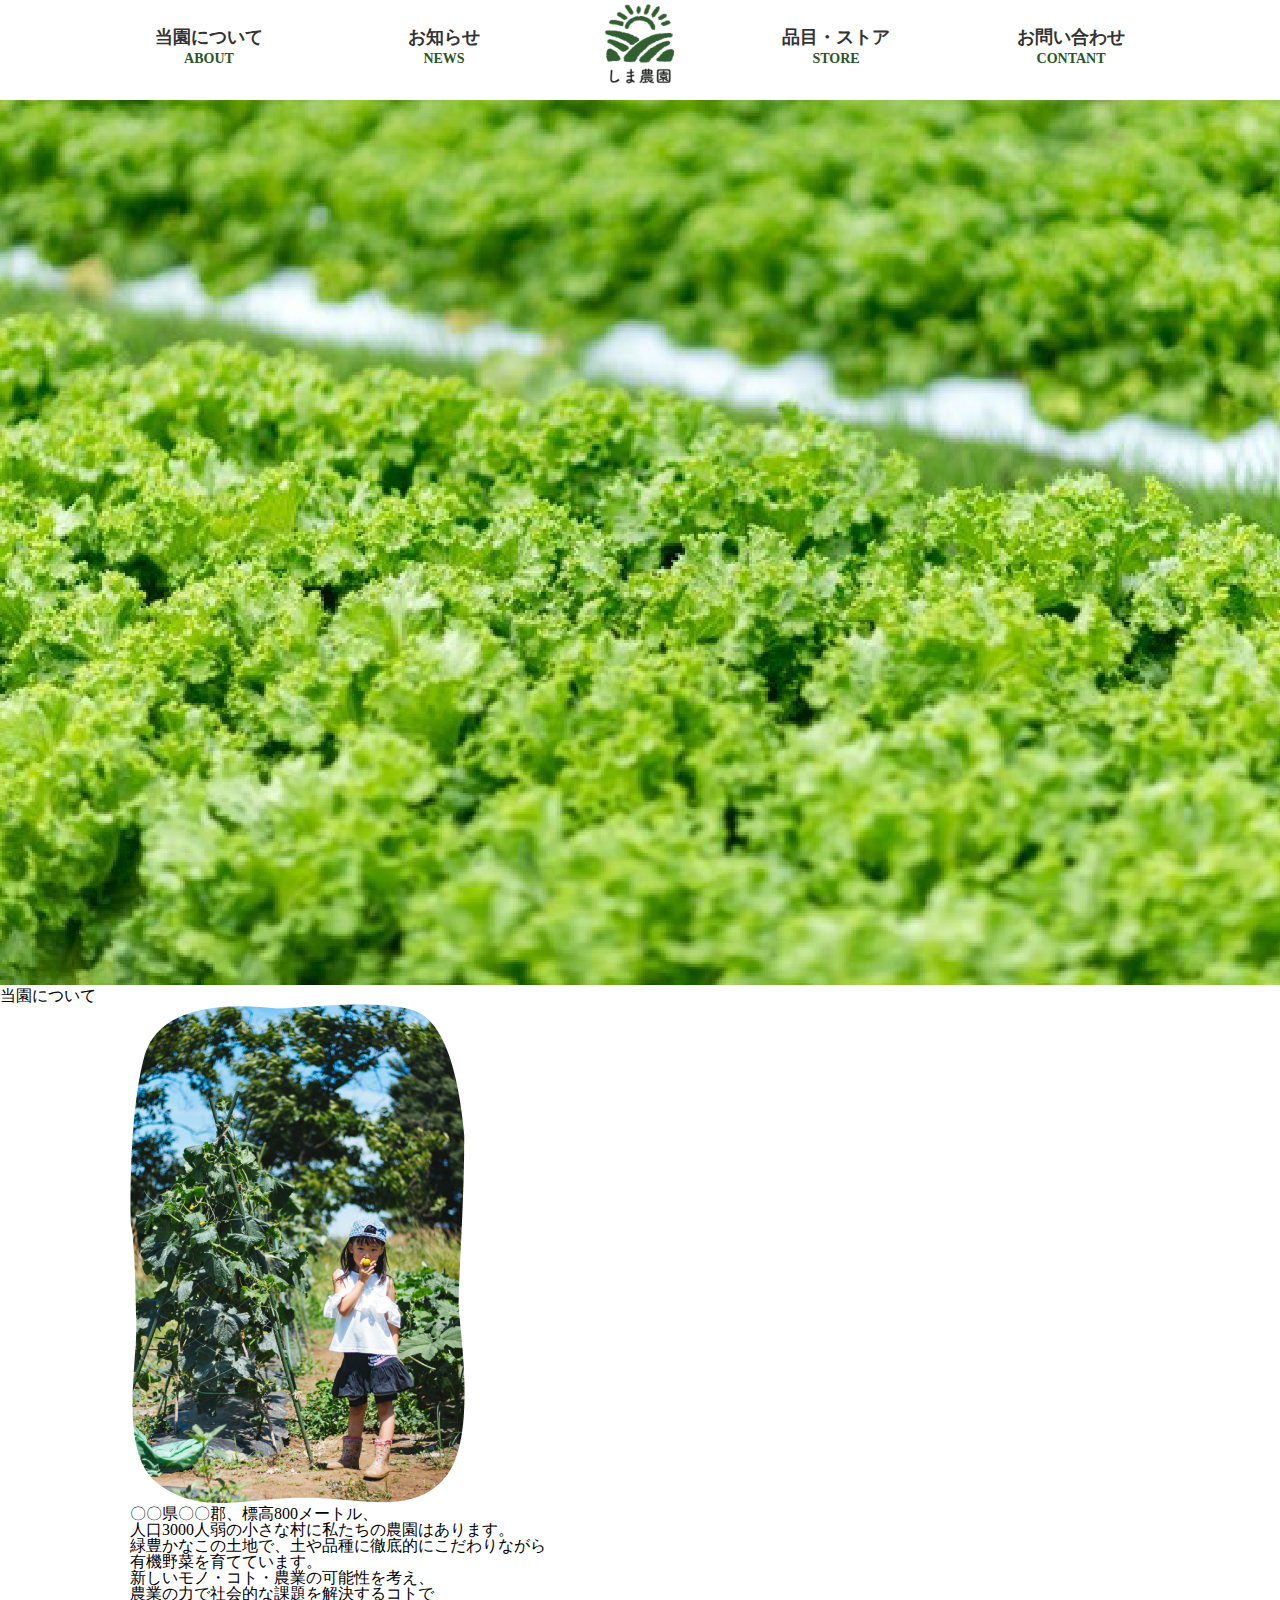
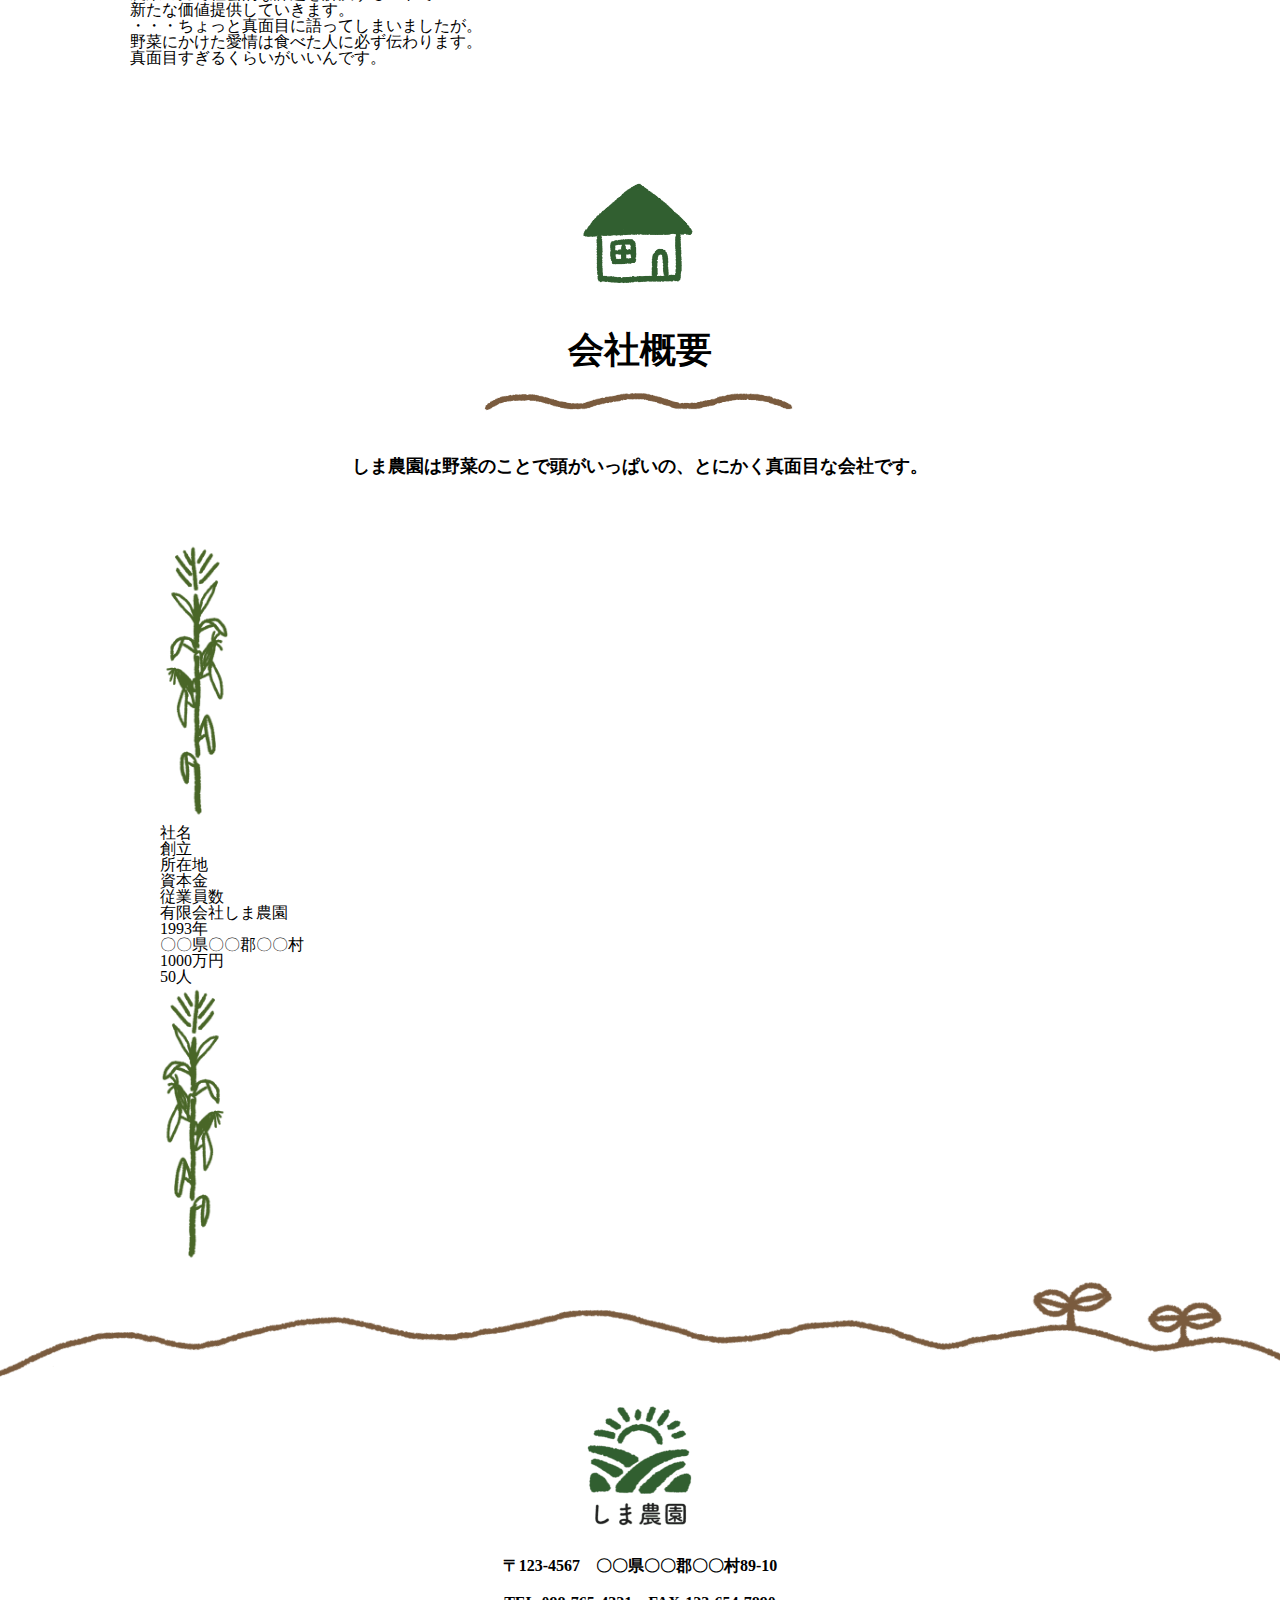
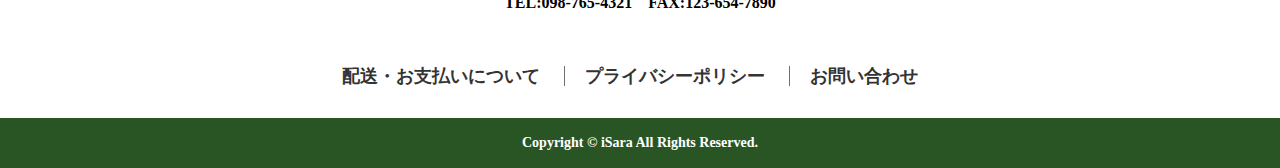
==== about.html @ 1676ccac "Update about.html" ====
<!DOCTYPE html>
<html lang="en">
<head>
    <meta charset="UTF-8">
    <meta name="viewport" content="width=device-width, initial-scale=1.0">
    <meta http-equiv="X-UA-Compatible" content="ie=edge">
    <title>当園について</title>
    <link rel="stylesheet" href="stylesheet.css">
    <link rel="stylesheet" href="responsive.css">
    <link href="https://use.fontawesome.com/releases/v5.6.1/css/all.css" rel="stylesheet">
</head>
<body>
    <header>
        <nav class="container">
            <ul class="header-contents">
                <li class="header-btn"><a class="list-a japanese" href="about.html">当園について</a>
                <a class="list-a english" href="about.html">ABOUT</a></li>
                <li class="header-btn header-space"><a class="list-b japanese" href="#">お知らせ</a>
                <a class="list-b english" href="#">NEWS</a></li>
                <li><a href="index.html"><img class="header-logo" src="top-img/header-logo.png" alt="ロゴ"></a></li>
                <li class="header-btn"><a class="list-c japanese" href="#">品目・ストア</a>
                <a class="list-c english" href="#">STORE</a></li>
                <li class="header-btn"><a class="list-d japanese" href="#">お問い合わせ</a>
                <a class="list-d english" href="#">CONTANT</a></li>
            </ul>
        </nav>
        <nav class="header-responsive container-responsive">
            <a href="#"><img class="header-logo-responsive" src="top-img/header-logo.png" alt="ロゴ"></a>
            <p class="menu-wrap"><span class="fa fa-bars menu-icon"></span>MENU</p>
        </nav>
    </header>
    <section class="about-top-wrap">
            <img class="about-top-img" src="img/header1.png" alt="緑の野菜">
            <h1 class="about-title">当園について</h1>
    </section>
    <section class="container">
        <article class="about-main">
            <p><img src="img/intro.png" alt="メイン"></p>
            <article class="about-note-wrap">
                <p class="about-note1">〇〇県〇〇郡、標高800メートル、<br>
                人口3000人弱の小さな村に私たちの農園はあります。<br>
                緑豊かなこの土地で、土や品種に徹底的にこだわりながら<br>
                有機野菜を育てています。</p>
                
                 <p class="about-note2">   
                 新しいモノ・コト・農業の可能性を考え、<br>
                農業の力で社会的な課題を解決するコトで<br>
                新たな価値提供していきます。</p>
                
                 <p class="about-note3">
                ・・・ちょっと真面目に語ってしまいましたが。<br>
                野菜にかけた愛情は食べた人に必ず伝わります。<br>
                真面目すぎるくらいがいいんです。</p>
            </article>
        </article>
        <article class="icon-contents container">
            <p><img class="icon" src="img/company-icon.png" alt="家"></p>
            <p class="icon-p">会社概要</p>
            <p><img class="icon-border" src="top-img/heading-bg.png" alt="波線"></p>
            <p class="icon-border-p">しま農園は野菜のことで頭がいっぱいの、とにかく真面目な会社です。</p>
        </article>
        <article class="company-information container">
            <p><img src="img/company-bg1.png" alt="会社概要（左）"></p>
            <article class="company-topic-wrap">
                <p class="company-topic">社名</p>
                <p class="company-topic">創立</p>
                <p class="company-topic">所在地</p>
                <p class="company-topic">資本金</p>
                <p class="company-topic">従業員数</p>
            </article>
            <article class="company-note-wrap">
                <p class="company-note">有限会社しま農園</p>
                <p class="company-note">1993年</p>
                <p class="company-note">〇〇県〇〇郡〇〇村</p>
                <p class="company-note">1000万円</p>
                <p class="company-note">50人</p>
            </article>
            <p><img src="img/company-bg2.png" alt="会社概要（右）"></p>
        </article>
    </section>
    <article>
        <p><img  class="local-img" src="top-img/footer-bg.png" alt="フッター上部"></p>
    </article>
    <footer>
        <article class="container">
            <article class="footer-main">
                <p><img class="footer-icon" src="top-img/header-logo.png" alt="農園"></p>
                <p class="adress">〒123-4567<br class="br">　〇〇県〇〇郡〇〇村89-10</p>
                <p class="adress">TEL:098-765-4321<br class="br">　FAX:123-654-7890</p>
            </article>
            <article class="footer-sub">
                <li><a class="footer-a footer-line1" href="#">配送・お支払いについて</a></li>
                <li><a class="footer-a footer-line2" href="#">プライバシーポリシー</a></li>
                <li><a  class="footer-a footer-line2" href="#">お問い合わせ</a></li>
            </article>
        </article>
        <article class="footer-bar">
            <p class="Copyright">Copyright ©︎ iSara All Rights Reserved.</p>
        </article>
    </footer>
</body>
</html>
---- stylesheet.css ----
body {
    font-family: "游ゴシック体", "YuGothic", "游ゴシック Medium", "Yu Gothic Medium", "游ゴシック", "Yu Gothic", "メイリオ", sans-serif;
}

a {
    text-decoration: none;
}

li {
    list-style: none;
}

* {
    box-sizing: border-box;
}

.wrap {
    width: 100%;
    overflow: hidden;
}

.container {
    width: 1080px;
    max-width: 100%;
    margin: 0 auto;
    padding: 0 30px;
}

header {
    height: 100px;
    position: fixed;
    z-index: 900;
    background-color: white;
    width: 100%;
}

.japanese {
    font-size: 18px;
    font-weight: bold;
    color: #333333;
    line-height: 24px;
}

.english {
    font-size: 14px;
    font-weight: bold;
    color: #295525;
    line-height: 19px;
}

.header-contents{
    display: flex;
    justify-content: space-between;
    align-items: center;
}

.header-logo {
    width: 80px;
}

.list-a, .list-b, .list-c, .list-d {
    display: flex;
    flex-direction: column;
    text-align: center;
}

.header-space {
    margin: 0 18px;
}

.header-btn {
    padding: 10px 25px;
    color: white;
    font-weight: bold;
    border-radius: 100px;
    display: inline-block;
    transition:all .5s ease-in-out;
}

.header-btn:hover {
    text-shadow:
      0 0 10px rgba(255,255,255, 1),
      0 0 50px rgba(255, 255, 255, .8),
      0 0 75px rgba(255, 255, 255, .6),
      0 0 76px rgba(255, 255, 255, .6),
      0 0 77px rgba(255, 255, 255, .6),
      0 0 78px rgba(255, 255, 255, .6),
      0 0 79px rgba(255, 255, 255, .6),
      0 0 80px rgba(255, 255, 255, .6),
      0 0 85px rgba(255, 255, 255, .6);
      background-color: #295525;
}

.top-wrap {
    position: relative;
}

.top-img-commentA {
    position: absolute;
    top: 18%;
    left: 82.702%;
    font-size: 2.7vw;
    font-weight: bold;
    padding: 2% 2.2% 4% 2.2%;
    letter-spacing: 5px;
    margin-top: 10px;
    writing-mode: vertical-rl;
    color: #295525;
    background-color: rgba(255, 255, 255, 0.8)
}

.top-img-commentB {
    position: absolute;
    top: 18%;
    left: 74.54%;
    font-size: 2.7vw;
    font-weight: bold;
    padding: 2% 2.2% 3% 2.2%;
    letter-spacing: 5px;
    margin-top: 10px;
    writing-mode: vertical-rl;
    color: #295525;
    background-color: rgba(255, 255, 255, 0.8)
}

.top-img-commentC {
    position: absolute;
    top: 18%;
    left: 66.378%;
    font-size: 2.7vw;
    font-weight: bold;
    padding: 2% 2.2% 3.5% 2.2%;
    letter-spacing: 5px;
    margin-top: 10px;
    writing-mode: vertical-rl;
    color: #295525;
    background-color: rgba(255, 255, 255, 0.8)
}

.top-img {
    background-size: cover;
    width: 100%;
    height: auto;
    min-height: 270px;
}

.background-color {
    background-color: #FFFDF6;
}

.icon-contents {
    text-align: center;
}

.icon {
    padding: 100px 0 33px 0;
}

.icon-p {
    font-size: 36px;
    font-weight: bold;
}

.icon-border {
    padding: 20px 0 37px 0;
}

.icon-primary-p {
    padding: 30px 0 36px 0;
    font-size: 25px;
    font-weight: bold;
    line-height: 65px;
}

.liner {
    background: linear-gradient(transparent 50%, yellow 70%);
}

.local-img {
    max-width: 100%;
    height: auto;
}

.icon-border-p {
    padding-bottom: 67px;
    font-size: 18px;
    font-weight: bold;
}

.mp1-img {
    width: 497px;
    height: 333px;
    max-width: 100%;
}

.article-icon {
    width: 120px;
    height: 120px;
}

.side-img {
    width: 67px;
    height: 333px;
}

.mp-title {
    font-size: 28px;
    font-weight: bold;
    line-height: 43px;
    color: #333333;
    padding-top: 10px;
}

.mp-statment {
    font-size: 18px;
    color: #333333;
    line-height: 24px;
}

.mp-center-top {
    display: flex;
    justify-content: space-between;
    padding-bottom: 53px;
}

.mp-center {
    width: 420px;
    max-width: 100%;
}

.mp {
    display: flex;
    justify-content: space-evenly;
    max-width: 100%;
    width: 1080px;
    padding-bottom: 60px;
}

.store-wrapper {
    display: flex;
    justify-content: space-between;
    text-align: center;
}

.store-img {
    padding: 15px;
}

.store-name {
    font-size: 22px;
    line-height: 30px;
    font-weight: bold;
}

.color {
    font-size: 40px;
    line-height: 53px;
    color: #295525;
}

.store-price {
    font-size: 20px;
    font-weight: bold;
    line-height: 27px;
    padding: 30px 0 19px;
}

.store-note1 {
    font-size: 18px;
    font-weight: bold;
    line-height: 24px;
    padding-bottom: 9px;
}

.store-note2 {
    font-size: 18px;
    font-weight: bold;
    line-height: 24px;
    padding-bottom: 47px;
}

.store-contents {
    box-shadow: 1px 1px 3px #929292;
    margin-bottom: 70px;
    border-radius: 3px;
}

.btn-wrapper {
    text-align: center;
}

.btn {
    padding: 16px 67px;
    color: white;
    font-weight: bold;
    font-size: 22px;
    background-color: #295525;
    border-radius: 100px;
    display: inline-block;
    margin-bottom: 40px;
    transition:all .5s ease-in-out;
}

.btn:hover{
    text-shadow:
      0 0 10px rgba(255,255,255, 1),
      0 0 50px rgba(255, 255, 255, .8),
      0 0 75px rgba(255, 255, 255, .6),
      0 0 76px rgba(255, 255, 255, .4),
      0 0 77px rgba(255, 255, 255, .5),
      0 0 78px rgba(255, 255, 255, .4),
      0 0 79px rgba(255, 255, 255, .3),
      0 0 80px rgba(255, 255, 255, .2),
      0 0 85px rgba(255, 255, 255, .1);
  }

.blog {
    display: flex;
    justify-content: space-between;
}

.blog-cotents {
    box-shadow: 1px 1px 2px #929292;
    margin-bottom: 70px;
    border-radius: 3px;
    position: relative;
}

.blog-img-comment {
    position: absolute;
    top: 10px;
    left: 228px;
    color: #295525;
    font-size: 12px;
    font-weight: bold;
    line-height: 16px;
    padding: 2px 17px;
    background-color: yellow;
}

.blog-img {
    max-width: 100%;
    width: 320px;
    padding: 10px
}

.blog-date {
    font-size: 14px;
    font-weight: bold;
    color: #295525;
    line-height: 19px;
    padding: 7px 0 10px 10px;
}

.blog-title {
    font-size: 18px;
    font-weight: bold;
    line-height: 24px;
    padding: 0 0 17px 10px;
}

.event-wrap {
    display: flex;
    justify-content: space-between;
    padding: 70px 23px 75px 23px;
    border: dashed 2px;
}

.icon-arrow-wrap {
    position: relative;
}

.icon-arrow1, .icon-arrow2, .icon-arrow3 {
    position: absolute;
    top: 55px;
    left: -25px;
    width: 50px;
}

.season {
    font-size: 36px;
    font-weight: bold;
    line-height: 48px;
    color: #295525;
    text-align: center;
    padding: 13px 0 32px;
}

.event-note {
    font-size: 18px;
    font-weight: bold;
    line-height: 24px;
    color: #333333;
    text-align: center;
}

.event-contents {
    position: relative;
}

.event-icon {
    position: absolute;
    top: 38px;
    left: 45px;
}

.event {
    padding-bottom: 40px;
}

.gallery {
    display: flex;
    flex-wrap: wrap;
    justify-content: space-evenly;
}

.gallery img {
    max-width: 100%;
    width: 300px;
    height: 280px;
    padding-bottom: 30px;
}

.footer-main {
    text-align: center;
}

.footer-icon {
    padding-bottom: 17px;
    max-width: 120px;
}

.adress {
    font-size: 16px;
    font-weight: bold;
    line-height: 21px;
    padding-bottom: 16px;
}

.footer-main {
    padding-bottom: 35px;
}

.footer-sub {
    text-align: center;
    white-space: nowrap;
}

footer li {
    display: inline;
}

.footer-a {
    font-size: 18px;
    font-weight: bold;
    line-height: 24px;
    color: #333333;
    text-decoration: none;
}

.footer-line1 {
    margin-right: 20px;
}

.footer-line2 {
    margin-right:20px;
	padding-left:20px;
    border-left:1px solid #707070;
}

.footer-bar {
    background-color: #295525;
    height: 50px;
    margin-top: 30px;
}

.Copyright {
    text-align: center;
    font-size: 14px;
    font-weight: bold;
    line-height: 50px;
    color: #ffffff;
}













html, body, div, span, applet, object, iframe,
h1, h2, h3, h4, h5, h6, p, blockquote, pre,
a, abbr, acronym, address, big, cite, code,
del, dfn, em, img, ins, kbd, q, s, samp,
small, strike, strong, sub, sup, tt, var,
b, u, i, center,
dl, dt, dd, ol, ul, li,
fieldset, form, label, legend,
table, caption, tbody, tfoot, thead, tr, th, td,
article, aside, canvas, details, embed, 
figure, figcaption, footer, header, hgroup, 
menu, nav, output, ruby, section, summary,
time, mark, audio, video {
	margin: 0;
	padding: 0;
	border: 0;
	font-size: 100%;
	font: inherit;
	vertical-align: baseline;
}
/* HTML5 display-role reset for older browsers */
article, aside, details, figcaption, figure, 
footer, header, hgroup, menu, nav, section {
	display: block;
}
body {
	line-height: 1;
}
ol, ul {
	list-style: none;
}
blockquote, q {
	quotes: none;
}
blockquote:before, blockquote:after,
q:before, q:after {
	content: '';
	content: none;
}
table {
	border-collapse: collapse;
	border-spacing: 0;
}
---- responsive.css ----
@media (min-width: 1080px) {

.br2 {
        display: none;
}


}

@media (max-width: 1080px) {

.container {
    width: 770px;
    padding: 0 15px;
    margin: 0 auto;
}

header {
    height: 70px;
}

.header-space {
    margin: 0 16px;
}

.header-logo {
    width: 60px;
}

.header-btn {
    padding: 7px 12px;;
}

.top-img-commentA, .top-img-commentB, .top-img-commentC {
    top: 25%;
}

.icon {
    width: 100px;
}

.side-img {
    display: none;
}

.mp1-img {
    width: 450px;
    height: 300px;
}

.article-icon {
    width: 80px;
    height: 80px;
}

.mp-title {
    font-size: 26px;
}

.mp-statement {
    font-size: 15px;
}

.store-img {
    padding: 5px;
    width: 230px;
}

.store-name {
    font-size: 20px;
}

.store-price {
    font-size: 18px;
    padding: 20px 0 10px;
}

.store-note1 {
    font-size: 15px;
    padding-bottom: 7px;
}

.store-note2 {
    font-size: 15px;
    padding-bottom: 35px;
}

.store-contents {
    margin-bottom: 50px;
}

.blog-contents {
    margin-bottom: 50px;
}

.blog-img {
    width: 230px;
}

.blog-img-comment {
    left: 138px;
}

.blog-title {
    font-size: 16px;
}

.event-img {
    padding: 30px 18px;
}

.season {
    font-size: 25px;
    padding: 5px 0 10px;
}

.event-note {
    font-size: 15px;
}

.event-img {
    width: 150px;
}

.event-icon {
    top: 45px;
    left: 40px;
    width: 70px;
}

.icon-arrow1, .icon-arrow2, .icon-arrow3 {
    width: 40px;
    position: absolute;
    top: 50px;
    left: -20px;
}

.span1 {
    display: none;
}


}

@media (min-width: 767px) {

.br {
    display: none;
}

.header-responsive {
    display: none;
}

}


@media (max-width: 767px) {

.br3 {
    display: none;
}

.container-responsive {
    padding: 0 17px;
    width: 97%;
    margin: 0 auto;
}

.container {
    padding: 0 17px;
    width: 340px;
    margin: 0 auto;
}

.icon-primary-p {
    font-size: 18px;
}

.header-contents {
    display: none;
}

.header-logo {
    display: flex;
    justify-content: flex-start;
    width: 50px;
}
.header-logo-responsive {
    margin-top: 5px;
    width: 60px;
}

.header-responsive {
    display: flex;
    justify-content: space-between;
}

.menu-wrap {
    display: flex;
    flex-direction: column;
    font-size: 12px;
    text-align: center;
    font-weight: bold;
    color: #295525;
}

.menu-icon {
    display: block;
    font-size: 50px;
    padding: 2px 0;
    z-index: 999;
    color: #295525;
}

.fa {
    font-weight: 900;
}


.icon {
    width: 80px;
}

.icon-border {
    width: 200px;
}

.icon-p {
    font-size: 25px;
}

.icon-border-p {
    font-size: 17px;
}

.side-img {
    display: none;
}

.mp {
    flex-direction: column;
    width: 500px;
    max-width: 100%;
}

.flex-img1 {
    order: 1;
}

.mp-flex1 {
    order: 2;
}

.flex-img2 {
    order: 3;
}

.mp-flex2 {
    order: 4;
}

.flex-img3 {
    order: 5;
}

.mp-flex3 {
    order: 6;
}

.mp-title {
    font-size: 25px;
}

.mp-statement {
    font-size: 18px;
}

.store-wrapper {
    flex-direction: column;
}

.store-contents {
    margin-bottom: 40px;
}

.blog {
    flex-direction: column;
}

.blog-contnets {
    margin-bottom: 40px;
}

.blog-img {
    width: 310px;
}

.blog-img-comment {
    left: 214px;
}

.event-wrap {
    flex-direction: column;
}

.event-contents {
    text-align: center;
}

.event-img {
    width: 200px;
}

.event-icon {
    left: 80px;
    top: 50px;
    width: 100px;
}

.icon-arrow1, .icon-arrow2, .icon-arrow3 {
    transform: rotate(90deg);
    position: static;
}

.icon-arrow-wrap {
    text-align: center;
    position: static;
}

.footer-icon {
    width: 80px;
}

.footer-a {
    font-size: 14px;
}

.footer-sub {
    display: flex;
    flex-direction: column;
}

.footer-line2 {
    padding: 0;
    margin: 0;
    border: none;
}

.Copyright {
    font-size: 13px;
}


}


@media (max-width: 500px) {

.mp {
    width: 340px;
}   
    
}
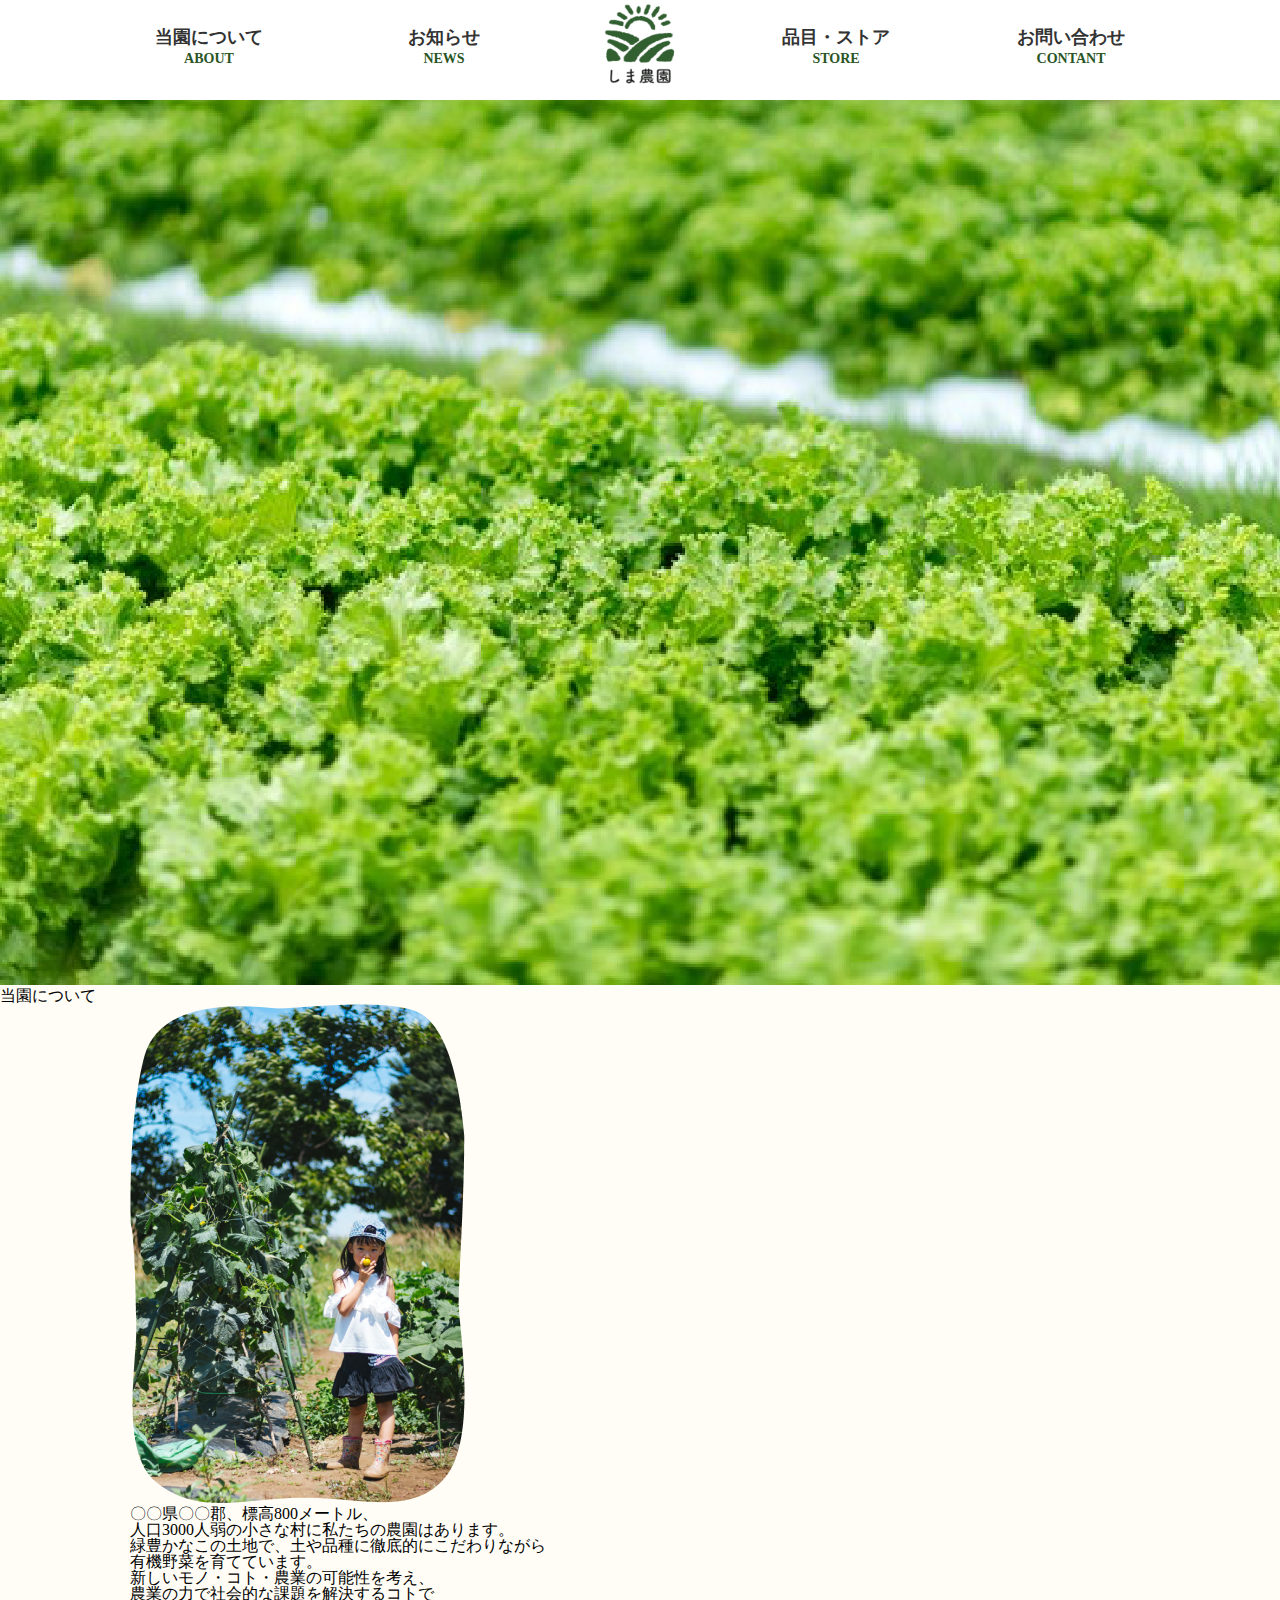
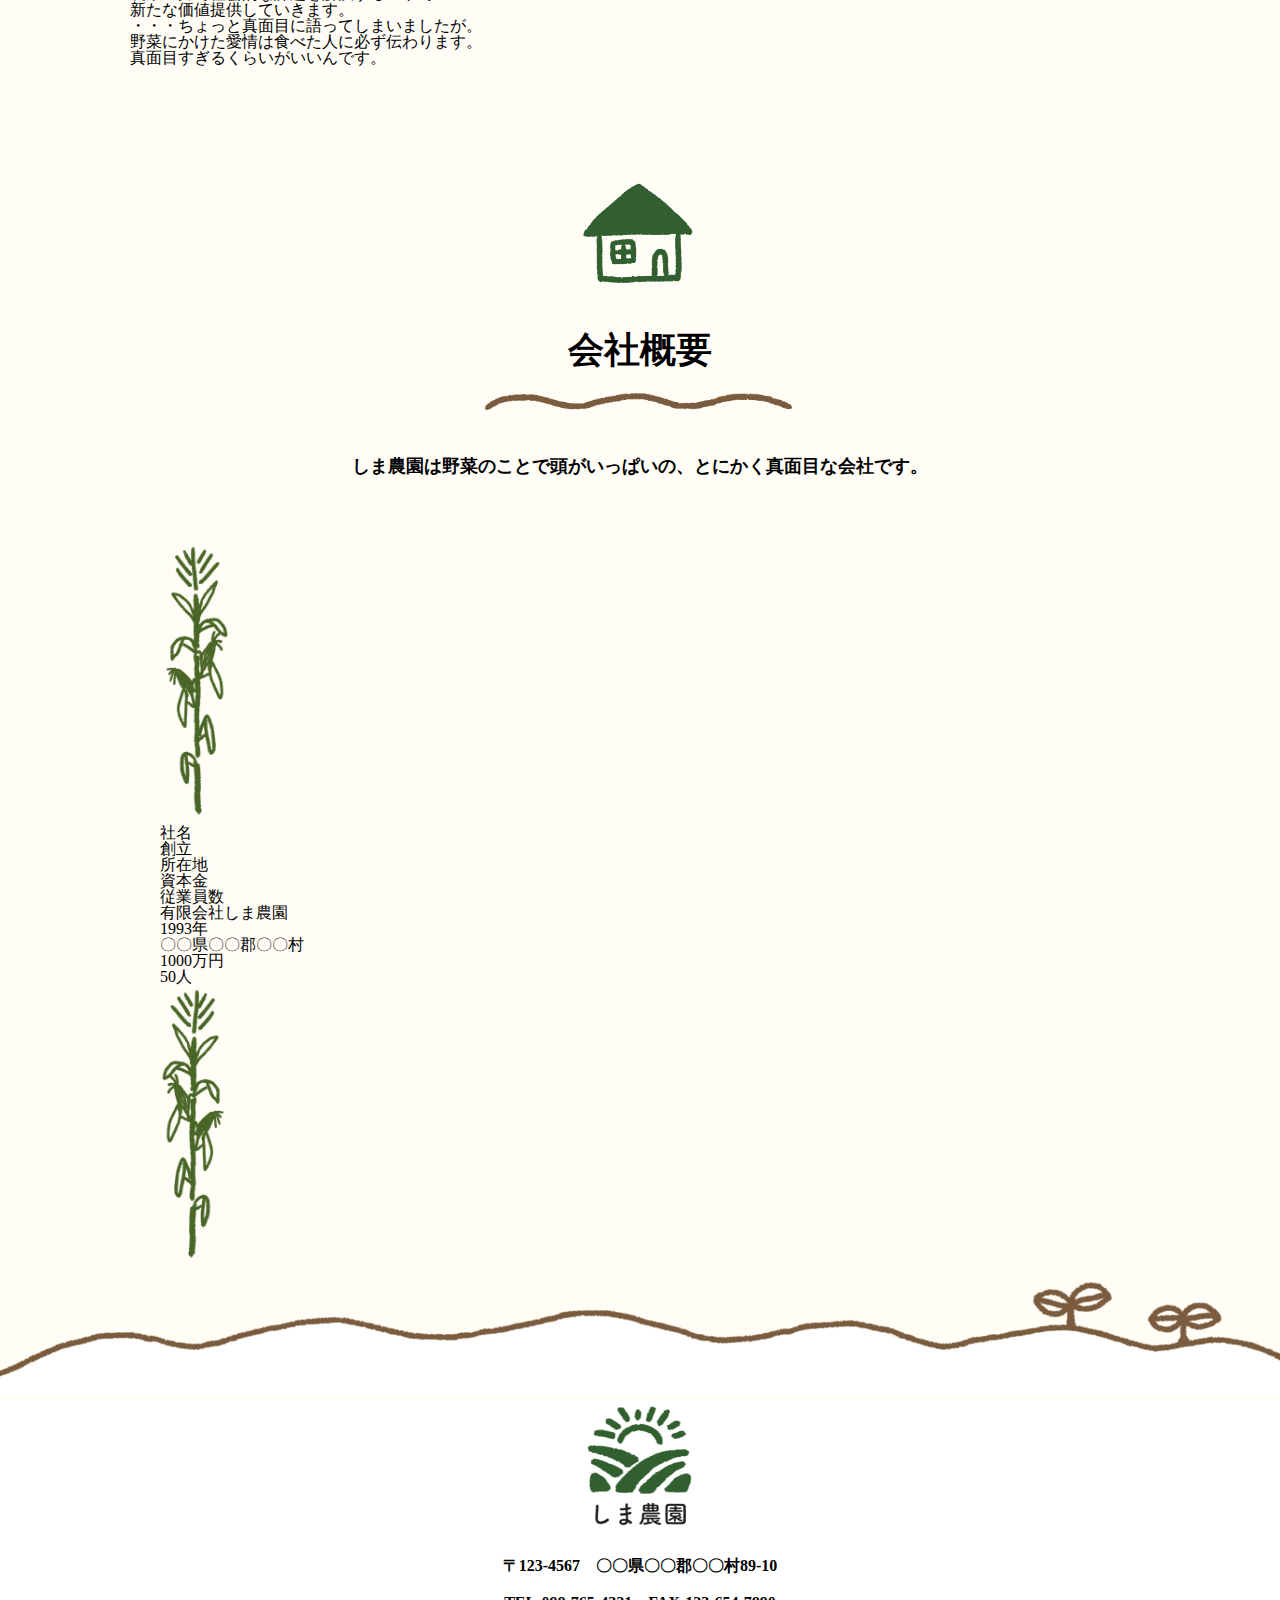
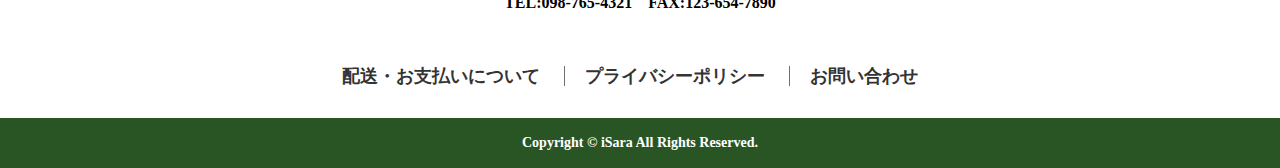
==== commit 350e95c9: "Update about.html" ====
--- a/about.html
+++ b/about.html
@@ -15,13 +15,13 @@
             <ul class="header-contents">
                 <li class="header-btn"><a class="list-a japanese" href="about.html">当園について</a>
                 <a class="list-a english" href="about.html">ABOUT</a></li>
-                <li class="header-btn header-space"><a class="list-b japanese" href="#">お知らせ</a>
-                <a class="list-b english" href="#">NEWS</a></li>
+                <li class="header-btn header-space"><a class="list-b japanese" href="news.html">お知らせ</a>
+                <a class="list-b english" href="news.html">NEWS</a></li>
                 <li><a href="index.html"><img class="header-logo" src="top-img/header-logo.png" alt="ロゴ"></a></li>
-                <li class="header-btn"><a class="list-c japanese" href="#">品目・ストア</a>
-                <a class="list-c english" href="#">STORE</a></li>
-                <li class="header-btn"><a class="list-d japanese" href="#">お問い合わせ</a>
-                <a class="list-d english" href="#">CONTANT</a></li>
+                <li class="header-btn"><a class="list-c japanese" href="store.html">品目・ストア</a>
+                <a class="list-c english" href="store.html">STORE</a></li>
+                <li class="header-btn"><a class="list-d japanese" href="contant.html">お問い合わせ</a>
+                <a class="list-d english" href="contant.html">CONTANT</a></li>
             </ul>
         </nav>
         <nav class="header-responsive container-responsive">
@@ -29,8 +29,9 @@
             <p class="menu-wrap"><span class="fa fa-bars menu-icon"></span>MENU</p>
         </nav>
     </header>
-    <section class="about-top-wrap">
-            <img class="about-top-img" src="img/header1.png" alt="緑の野菜">
+    <section class="background-color">
+    <section class="sub-top-wrap">
+            <img class="sub-top-img" src="img/header1.png" alt="緑の野菜">
             <h1 class="about-title">当園について</h1>
     </section>
     <section class="container">
@@ -81,6 +82,7 @@
     <article>
         <p><img  class="local-img" src="top-img/footer-bg.png" alt="フッター上部"></p>
     </article>
+    </section><!--background-color-->
     <footer>
         <article class="container">
             <article class="footer-main">
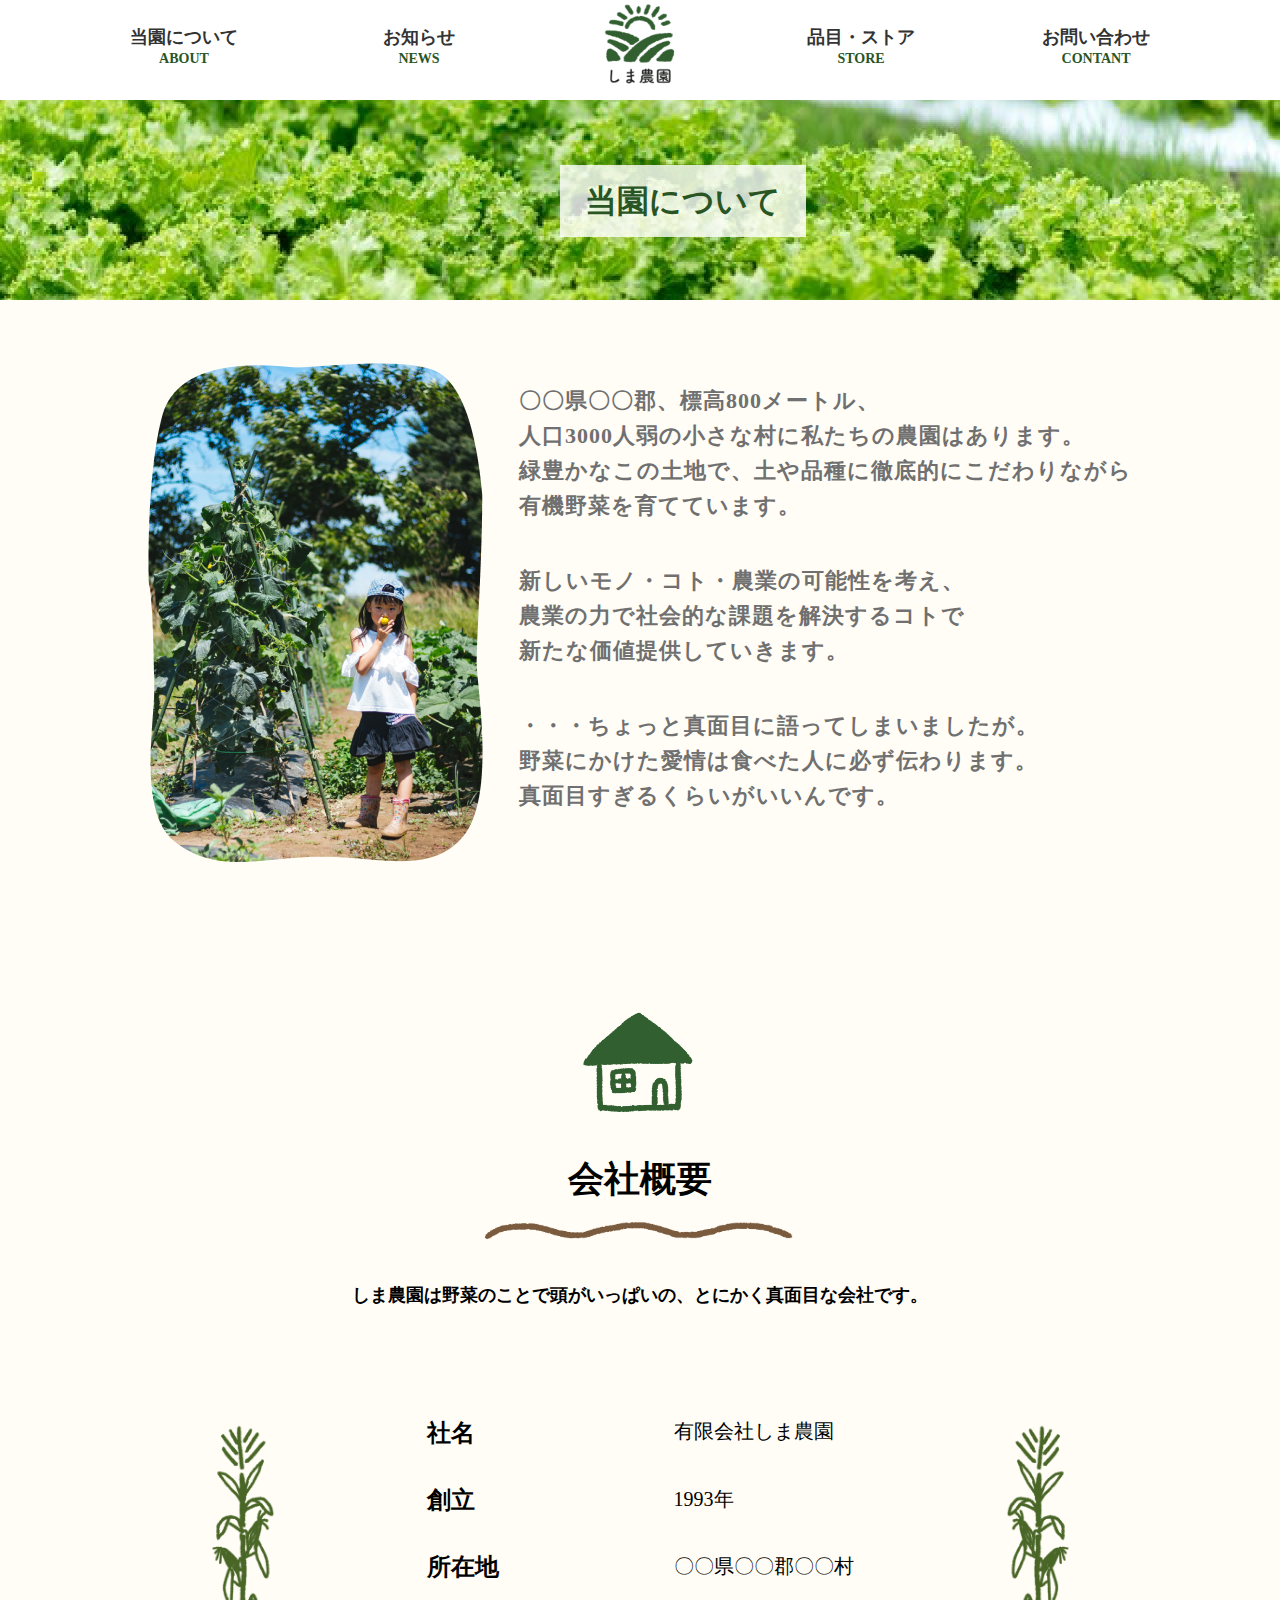
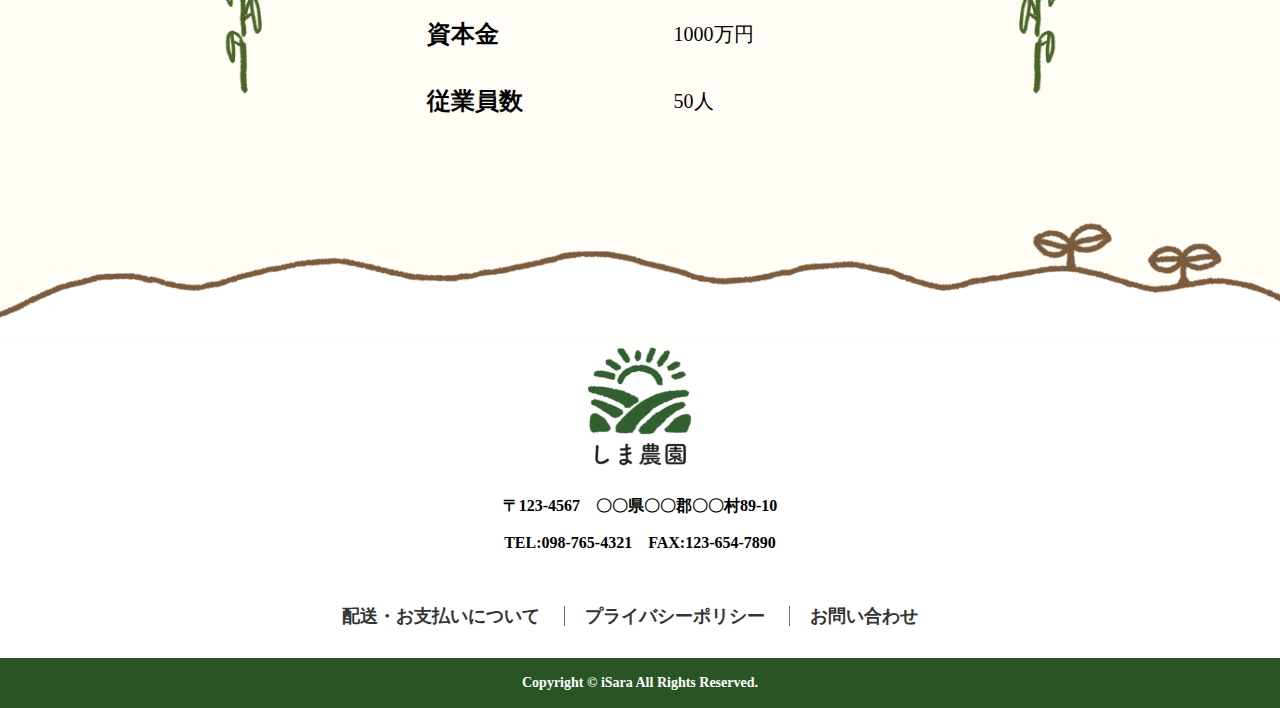
==== commit 50a2f4b3: "Update about.html" ====
--- a/about.html
+++ b/about.html
@@ -38,19 +38,19 @@
         <article class="about-main">
             <p><img src="img/intro.png" alt="メイン"></p>
             <article class="about-note-wrap">
-                <p class="about-note1">〇〇県〇〇郡、標高800メートル、<br>
-                人口3000人弱の小さな村に私たちの農園はあります。<br>
+                <p class="about-note1">〇〇県〇〇郡、<br class="br">標高800メートル、<br>
+                人口3000人弱の小さな村に<br class="br">私たちの農園はあります。<br>
                 緑豊かなこの土地で、土や品種に徹底的にこだわりながら<br>
                 有機野菜を育てています。</p>
                 
                  <p class="about-note2">   
-                 新しいモノ・コト・農業の可能性を考え、<br>
-                農業の力で社会的な課題を解決するコトで<br>
+                 新しいモノ・コト・<br class="br">農業の可能性を考え、<br>
+                農業の力で社会的な<br class="br">課題を解決するコトで<br>
                 新たな価値提供していきます。</p>
                 
                  <p class="about-note3">
-                ・・・ちょっと真面目に語ってしまいましたが。<br>
-                野菜にかけた愛情は食べた人に必ず伝わります。<br>
+                ・・・ちょっと真面目に<br class="br">語ってしまいましたが。<br>
+                野菜にかけた愛情は食べた人に<br class="br">必ず伝わります。<br>
                 真面目すぎるくらいがいいんです。</p>
             </article>
         </article>
@@ -61,7 +61,7 @@
             <p class="icon-border-p">しま農園は野菜のことで頭がいっぱいの、とにかく真面目な会社です。</p>
         </article>
         <article class="company-information container">
-            <p><img src="img/company-bg1.png" alt="会社概要（左）"></p>
+            <p><img class="company-side-img" src="img/company-bg1.png" alt="会社概要（左）"></p>
             <article class="company-topic-wrap">
                 <p class="company-topic">社名</p>
                 <p class="company-topic">創立</p>
@@ -76,7 +76,7 @@
                 <p class="company-note">1000万円</p>
                 <p class="company-note">50人</p>
             </article>
-            <p><img src="img/company-bg2.png" alt="会社概要（右）"></p>
+            <p><img class="company-side-img" src="img/company-bg2.png" alt="会社概要（右）"></p>
         </article>
     </section>
     <article>
--- a/stylesheet.css
+++ b/stylesheet.css
@@ -68,6 +68,7 @@
     margin: 0 18px;
 }
 
+/*ボタンの背景効果（保留）
 .header-btn {
     padding: 10px 25px;
     color: white;
@@ -80,16 +81,12 @@
 .header-btn:hover {
     text-shadow:
       0 0 10px rgba(255,255,255, 1),
-      0 0 50px rgba(255, 255, 255, .8),
-      0 0 75px rgba(255, 255, 255, .6),
-      0 0 76px rgba(255, 255, 255, .6),
-      0 0 77px rgba(255, 255, 255, .6),
-      0 0 78px rgba(255, 255, 255, .6),
-      0 0 79px rgba(255, 255, 255, .6),
-      0 0 80px rgba(255, 255, 255, .6),
-      0 0 85px rgba(255, 255, 255, .6);
+      0 0 20px rgba(255,255,255, 7),
+      0 0 30px rgba(255, 255, 255, .8),
+      0 0 40px rgba(255, 255, 255, .6);
       background-color: #295525;
 }
+*/
 
 .top-wrap {
     position: relative;
@@ -283,6 +280,7 @@
     box-shadow: 1px 1px 3px #929292;
     margin-bottom: 70px;
     border-radius: 3px;
+    background-color: #ffffff;
 }
 
 .btn-wrapper {
@@ -484,15 +482,254 @@
 
 
 
-
-
-
-
-
-
-
-
-
+/*以下about.html*/
+
+.sub-top-img {
+    background-size: cover;
+    width: 100%;
+    height: 300px;
+    min-height: 270px;
+    object-fit: cover;
+}
+
+.sub-top-wrap {
+    position: relative;
+}
+
+.about-title {
+    position: absolute;
+    top: 165px;
+    left: 560px;
+    padding: 20px 25px;
+    background-color: rgba(255, 255, 255, 0.8);
+    font-size: 32px;
+    color: #295525;
+    font-weight: bold;
+}
+
+.about-main {
+    display: flex;
+    justify-content: space-around;
+    padding: 60px 0 30px;
+}
+
+.about-note-wrap {
+    flex-direction: column;
+}
+
+.about-note1, .about-note2, .about-note3 {
+    font-size: 22px;
+    font-weight: bold;
+    color: #707070;
+    line-height: 35px;
+    letter-spacing: 1px;
+    padding: 20px 0;
+}
+
+.company-information {
+    display: flex;
+    justify-content: space-around;
+    padding: 50px 0;
+}
+
+.company-topic-wrap, .company-note-wrap {
+    flex-direction: column;
+}
+
+.company-topic {
+    font-size: 24px;
+    font-weight: bold;
+    margin-bottom: 43px;
+}
+
+.company-note {
+    font-size: 20px;
+    margin-bottom: 47.5px;
+}
+
+
+/*以下news.html*/
+
+.news-title {
+    position: absolute;
+    top: 165px;
+    left: 590px;
+    padding: 20px 25px;
+    background-color: rgba(255, 255, 255, 0.8);
+    font-size: 32px;
+    color: #295525;
+    font-weight: bold;
+}
+
+.sub-comment-wrap {
+    text-align: center;
+    padding: 100px 0 ;
+}
+
+.sub-comment {
+    font-size: 26px;
+    font-weight: bold;
+    color: #333333;
+}
+
+.blog2 {
+    display: flex;
+    justify-content: space-between;
+    flex-wrap: wrap;
+}
+
+.blog-cotents2 {
+    box-shadow: 2px 2px 3px 1px #929292;
+    margin-bottom: 70px;
+    border-radius: 3px;
+    position: relative;
+}
+
+.blog-img-comment2 {
+    position: absolute;
+    top: 10px;
+    left: 358px;
+    color: #295525;
+    font-size: 18px;
+    font-weight: bold;
+    line-height: 16px;
+    padding: 5px 20px;
+    background-color: yellow;
+}
+
+.blog-img2 {
+    max-width: 100%;
+    width: 480px;
+    padding: 10px
+}
+
+.blog-date2 {
+    font-size: 18px;
+    font-weight: bold;
+    color: #295525;
+    line-height: 19px;
+    padding: 7px 0 10px 10px;
+}
+
+.blog-title2 {
+    font-size: 22px;
+    font-weight: bold;
+    line-height: 24px;
+    padding: 0 0 17px 10px;
+}
+
+/*以下store.html*/
+
+.store-title {
+    position: absolute;
+    top: 165px;
+    left: 555px;
+    padding: 20px 25px;
+    background-color: rgba(255, 255, 255, 0.8);
+    font-size: 32px;
+    color: #295525;
+    font-weight: bold;
+}
+
+.product-wrap {
+    display: flex;
+    justify-content: space-between;
+    flex-wrap: wrap;
+    text-align: center;
+}
+
+.product-img {
+    padding: 20px;
+}
+
+.product-name {
+    font-size: 22px;
+    line-height: 30px;
+    font-weight: 600;
+    padding-bottom: 20px;
+}
+
+.product-list {
+    box-shadow: 1px 1px 3px #929292;
+    margin-bottom: 50px;
+    border-radius: 3px;
+    background-color: #ffffff;
+}
+
+
+
+
+
+/*以下contant.html*/
+
+.contant-title {
+    position: absolute;
+    top: 165px;
+    left: 555px;
+    padding: 20px 25px;
+    background-color: rgba(255, 255, 255, 0.8);
+    font-size: 32px;
+    color: #295525;
+    font-weight: bold;
+}
+
+.contant-wrap {
+    margin-bottom: 70px;
+    margin: 0 auto;
+    width: 500px;
+    max-width: 100%;
+}
+
+.contant {
+    padding-bottom: 40px;
+    font-size: 28px;
+    margin-bottom: 20px;
+    letter-spacing: 3px;
+}
+
+.input {
+    width: 100%;
+    height: 30px;
+    border: 1px solid #333333;
+}
+
+.contant-list {
+    margin-bottom: 10px;
+}
+
+.writing {
+    width: 100%;
+    border: 1px solid #333333;
+}
+
+.input-list-wrap {
+    display: flex;
+    flex-direction: column;
+    margin-bottom: 10px;
+
+}
+
+.input-list {
+    display: flex;
+    padding: 5px 0 5px 25px;
+    font-size: 20px;
+    line-height: 25px;
+}
+
+.input-radio {
+    margin-right: 15px;
+}
+
+
+
+
+
+
+
+
+
+
+/*以下リセットcss*/
 
 html, body, div, span, applet, object, iframe,
 h1, h2, h3, h4, h5, h6, p, blockquote, pre,
@@ -538,3 +775,4 @@
 	border-spacing: 0;
 }
 
+
--- a/responsive.css
+++ b/responsive.css
@@ -139,6 +139,23 @@
     display: none;
 }
 
+/*以下about*/
+
+.about-main {
+    flex-direction: column;
+    text-align: center;
+}
+
+/*以下news*/
+
+.blog2 {
+    flex-direction: column;
+}
+
+.blog-responsive-container {
+    width: 500px;
+    max-width: 100%;
+}
 
 }
 
@@ -170,6 +187,7 @@
 .container {
     padding: 0 17px;
     width: 340px;
+    max-width: 100%;
     margin: 0 auto;
 }
 
@@ -351,6 +369,53 @@
     font-size: 13px;
 }
 
+/*以下about*/
+
+.about-note1, .about-note2, .about-note3 {
+    font-size: 18px;
+    line-height: 32px;
+    padding: 15px 0;
+}
+
+.company-side-img {
+    display: none;
+}
+
+.company-information {
+    justify-content: space-between;
+}
+
+.company-topic {
+    font-size: 23px;
+}
+
+.company-note {
+    font-size: 19px;
+    display: flex;
+    justify-content: flex-end;
+}
+
+/*以下news*/
+
+.sub-comment {
+    font-size: 24px;
+}
+
+.blog-responsive-hide {
+    display: none;
+}
+
+.blog-date2 {
+    font-size: 16px;
+}
+
+.blog-title2 {
+    font-size: 20px;
+}
+
+.blog-img-comment2 {
+    left: 184px;
+}
 
 }
 
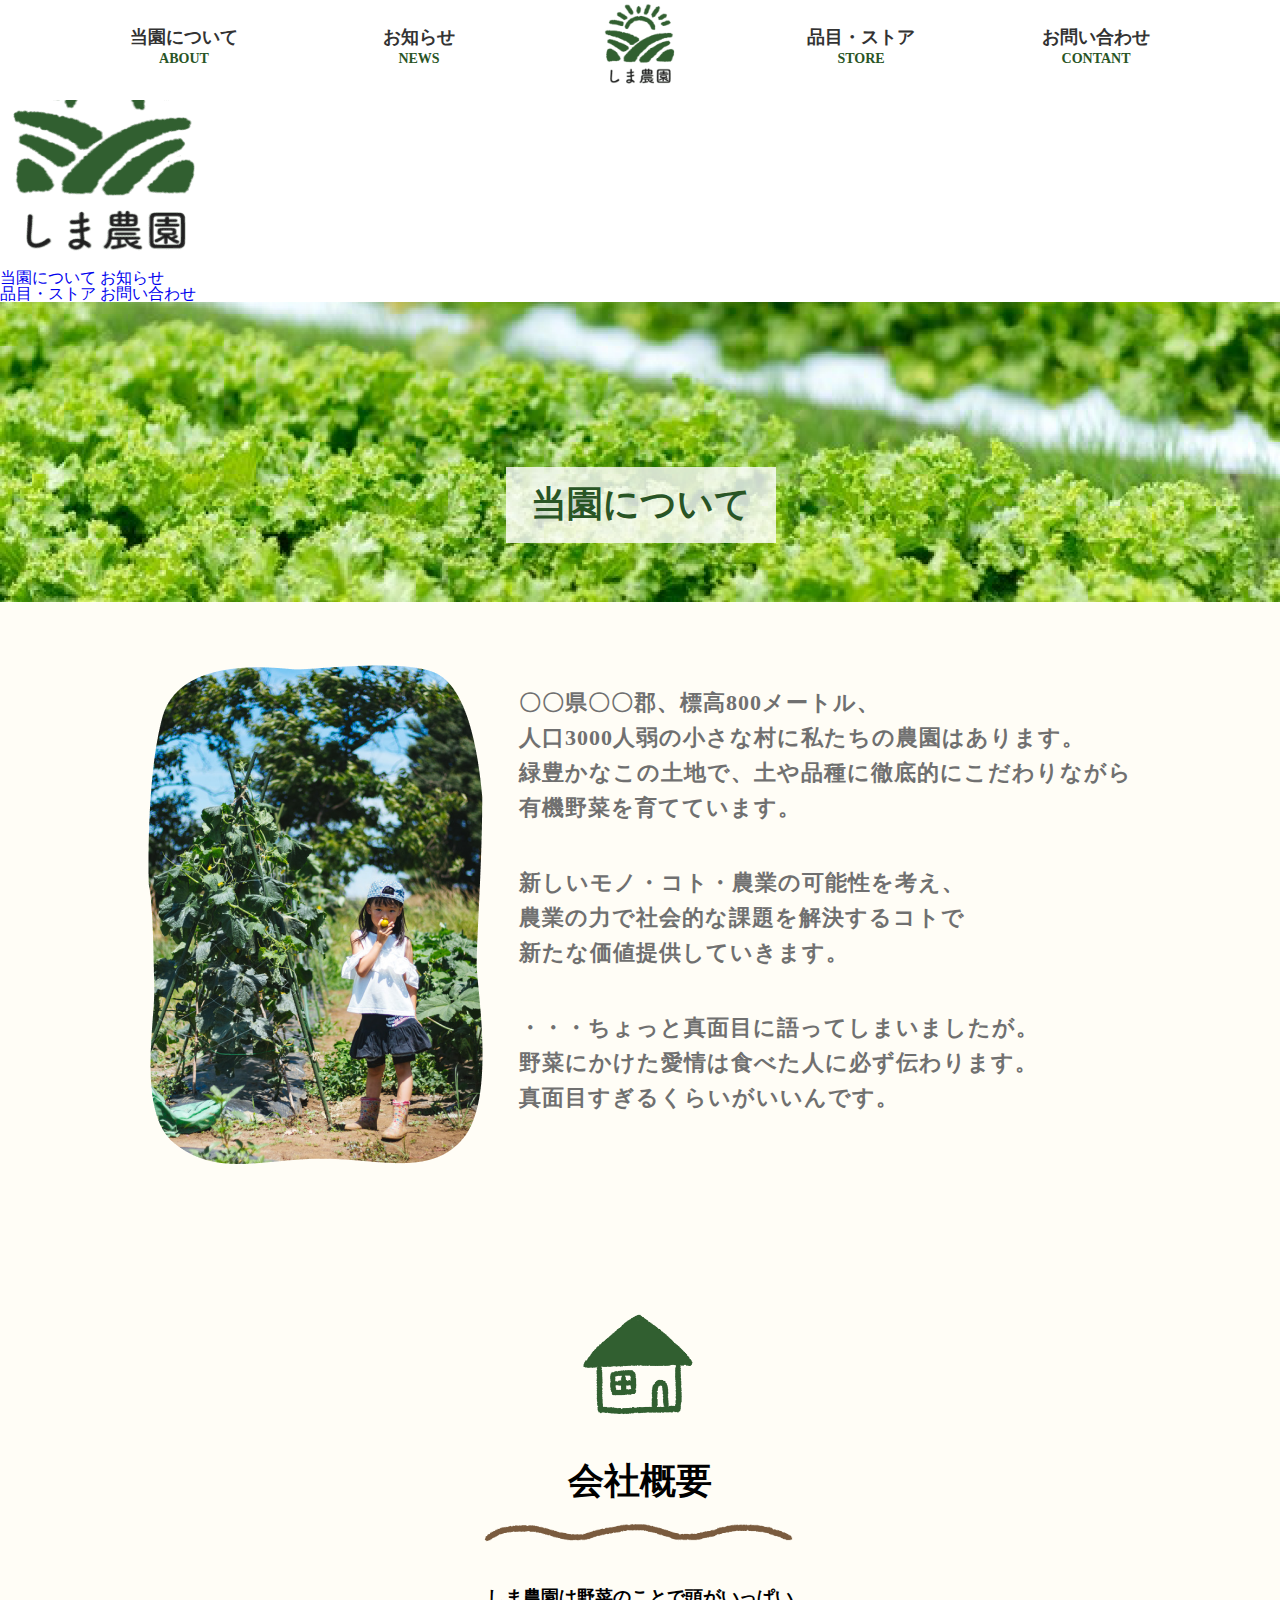
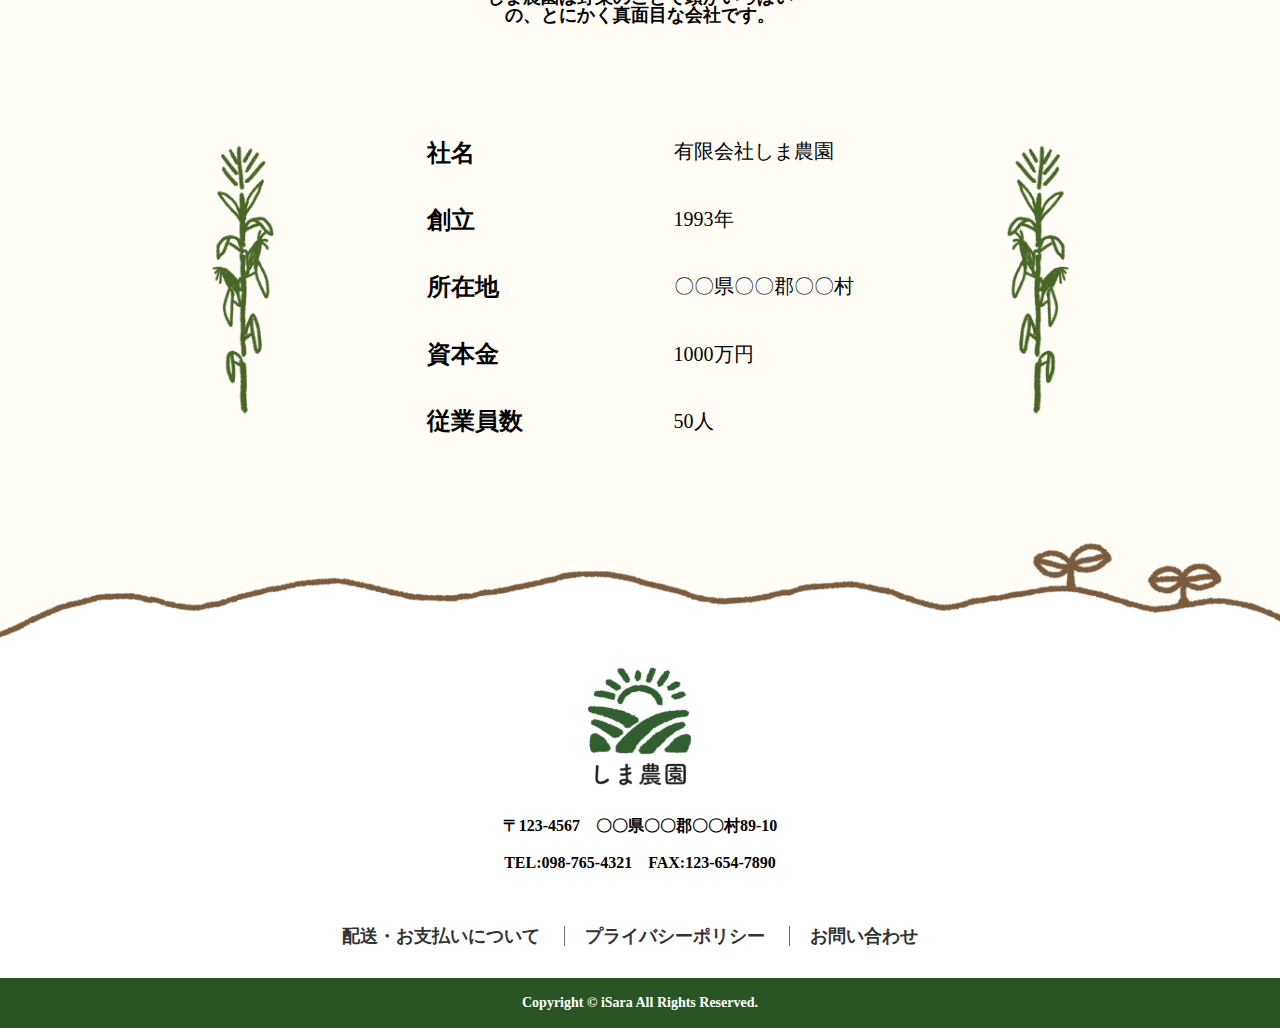
==== commit ddd47f20: "Update about.html" ====
--- a/about.html
+++ b/about.html
@@ -8,6 +8,7 @@
     <link rel="stylesheet" href="stylesheet.css">
     <link rel="stylesheet" href="responsive.css">
     <link href="https://use.fontawesome.com/releases/v5.6.1/css/all.css" rel="stylesheet">
+    <script type="text/javascript" src="jQuery-3.5.0.min.js"></script>
 </head>
 <body>
     <header>
@@ -25,10 +26,26 @@
             </ul>
         </nav>
         <nav class="header-responsive container-responsive">
-            <a href="#"><img class="header-logo-responsive" src="top-img/header-logo.png" alt="ロゴ"></a>
+            <a href="index.html"><img class="header-logo-responsive" src="top-img/header-logo.png" alt="ロゴ"></a>
             <p class="menu-wrap"><span class="fa fa-bars menu-icon"></span>MENU</p>
         </nav>
     </header>
+    <section id="login-show-wrap">
+        <article id="login-show">
+            <article id="close-login-show">
+                <i class="fa fa-2x fa-times"></i>
+            </article>
+            <a  href="index.html"><img id="menu-logo" src="top-img/header-logo.png" alt="メニューロゴ"></a>
+            <article class="menu-show-btn-wrap">
+                <a class="menu-show-btn" id="menu-show-btn-space" href="about.html">当園について</a>
+                <a class="menu-show-btn" href="news.html">お知らせ</a>
+            </article>
+            <article class="menu-show-btn-wrap">
+                <a class="menu-show-btn" href="store.html">品目・ストア</a>
+                <a class="menu-show-btn" href="contant.html">お問い合わせ</a>
+            </article>
+        </article><!--login-show-->
+    </section><!--login-show-wrap-->
     <section class="background-color">
     <section class="sub-top-wrap">
             <img class="sub-top-img" src="img/header1.png" alt="緑の野菜">
@@ -79,11 +96,9 @@
             <p><img class="company-side-img" src="img/company-bg2.png" alt="会社概要（右）"></p>
         </article>
     </section>
-    <article>
-        <p><img  class="local-img" src="top-img/footer-bg.png" alt="フッター上部"></p>
-    </article>
     </section><!--background-color-->
     <footer>
+        <p><img  class="local-img-color" src="top-img/footer-bg.png" alt="フッター上部"></p>
         <article class="container">
             <article class="footer-main">
                 <p><img class="footer-icon" src="top-img/header-logo.png" alt="農園"></p>
@@ -100,5 +115,6 @@
             <p class="Copyright">Copyright ©︎ iSara All Rights Reserved.</p>
         </article>
     </footer>
+    <script type="text/javascript" src="script.js"></script>
 </body>
 </html>
--- a/stylesheet.css
+++ b/stylesheet.css
@@ -173,15 +173,25 @@
     background: linear-gradient(transparent 50%, yellow 70%);
 }
 
-.local-img {
+.local-img-color {
     max-width: 100%;
     height: auto;
+    background-color: #FFFDF6;
+}
+
+.local-img-white {
+    max-width: 100%;
+    height: auto;
+    background-color: #FFFfff;
 }
 
 .icon-border-p {
     padding-bottom: 67px;
     font-size: 18px;
     font-weight: bold;
+    width: 340px;
+    max-width: 100%;
+    margin: 0 auto;
 }
 
 .mp1-img {
@@ -350,11 +360,15 @@
     padding: 7px 0 10px 10px;
 }
 
+.blog-title-wrap {
+    padding: 0 0 17px 10px;
+}
+
 .blog-title {
+    color: #000000;
     font-size: 18px;
     font-weight: bold;
     line-height: 24px;
-    padding: 0 0 17px 10px;
 }
 
 .event-wrap {
@@ -499,10 +513,10 @@
 .about-title {
     position: absolute;
     top: 165px;
-    left: 560px;
+    left: 39.5%;
     padding: 20px 25px;
     background-color: rgba(255, 255, 255, 0.8);
-    font-size: 32px;
+    font-size: 2.8vw;
     color: #295525;
     font-weight: bold;
 }
@@ -553,10 +567,10 @@
 .news-title {
     position: absolute;
     top: 165px;
-    left: 590px;
+    left: 42%;
     padding: 20px 25px;
     background-color: rgba(255, 255, 255, 0.8);
-    font-size: 32px;
+    font-size: 2.8vw;
     color: #295525;
     font-weight: bold;
 }
@@ -623,10 +637,10 @@
 .store-title {
     position: absolute;
     top: 165px;
-    left: 555px;
+    left: 39.5%;
     padding: 20px 25px;
     background-color: rgba(255, 255, 255, 0.8);
-    font-size: 32px;
+    font-size: 2.8vw;
     color: #295525;
     font-weight: bold;
 }
@@ -665,10 +679,10 @@
 .contant-title {
     position: absolute;
     top: 165px;
-    left: 555px;
+    left: 39.2%;
     padding: 20px 25px;
     background-color: rgba(255, 255, 255, 0.8);
-    font-size: 32px;
+    font-size: 2.8vw;
     color: #295525;
     font-weight: bold;
 }
@@ -720,8 +734,43 @@
     margin-right: 15px;
 }
 
-
-
+/*以下single-event*/
+
+.post-title {
+    font-size: 40px;
+    margin-top: 200px;
+}
+
+.post-dc-wrap {
+    display: flex;
+    justify-content: flex-start;
+    margin-top: 15px;
+    margin-bottom: 30px;
+    font-weight: bold;
+}
+
+.post-date {
+    font-size: 20px;
+    margin-right: 20px;
+    color: #295525;
+}
+
+.post-category {
+    background-color: yellow;
+    padding: 3px 10px;
+}
+
+.post-img {
+    width: 600px;
+    height: 400px;
+    margin-bottom: 90px;
+}
+
+.post-note {
+    font-size: 20px;
+    letter-spacing: 1px;
+    line-height: 30px;
+}
 
 
 
